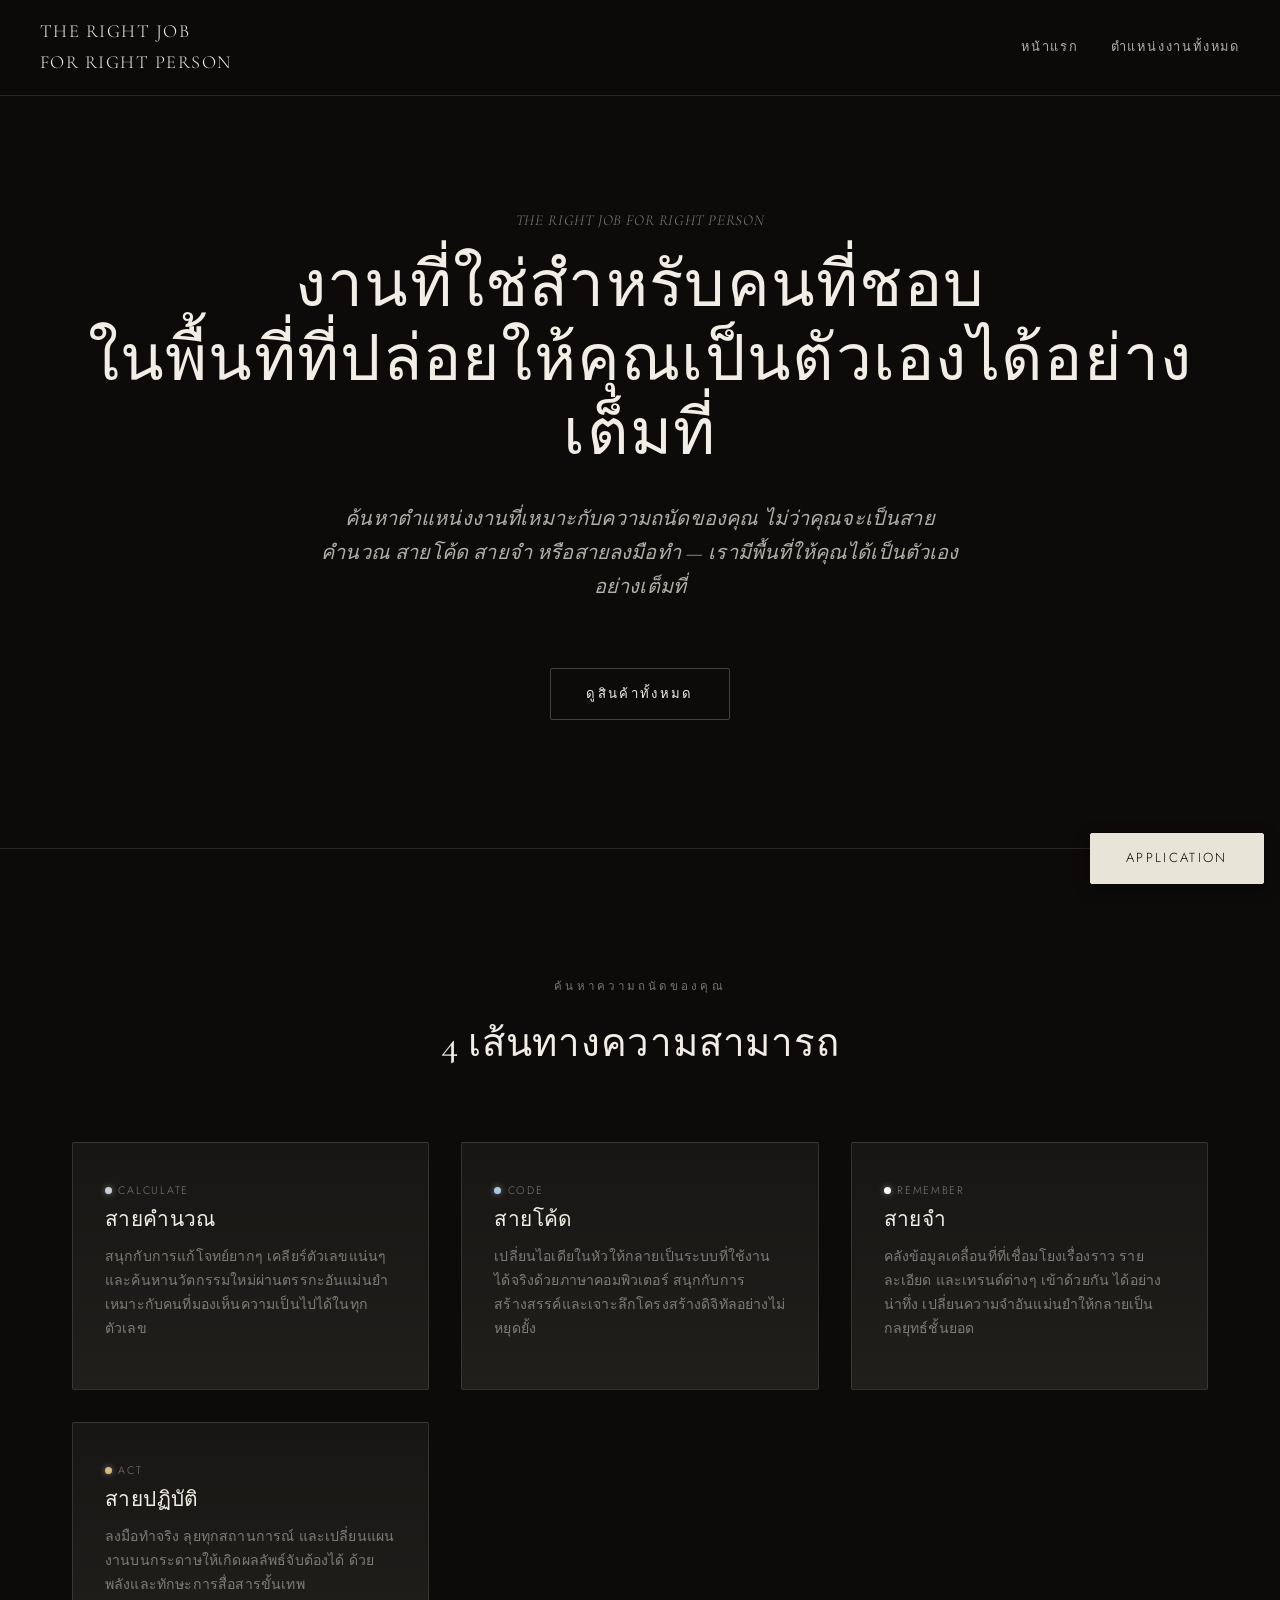
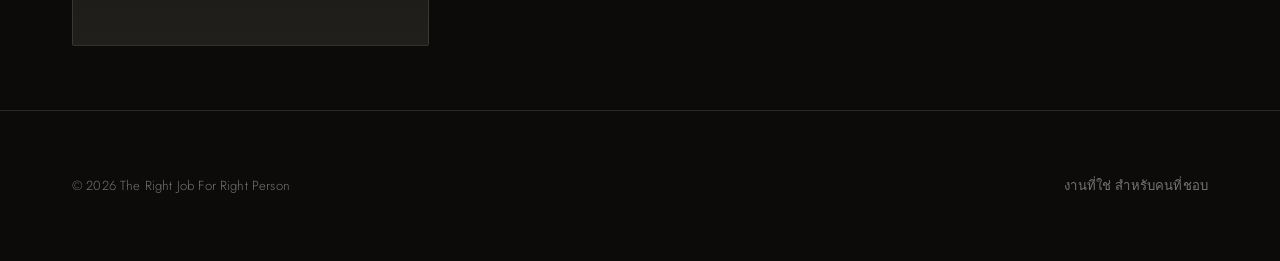
==== index.html @ 1046b6f6 "Add files via upload" ====
<!DOCTYPE html>
<html lang="th">
<head>
<meta charset="UTF-8">
<meta name="viewport" content="width=device-width, initial-scale=1.0">
<title>The Right Job For Right Person</title>
<link rel="preconnect" href="https://fonts.googleapis.com">
<link rel="preconnect" href="https://fonts.gstatic.com" crossorigin>
<link href="https://fonts.googleapis.com/css2?family=Cormorant+Garamond:ital,wght@0,400;0,500;1,500&family=Jost:wght@300;400;500&display=swap" rel="stylesheet">
<link rel="stylesheet" href="style.css">
</head>
<body>

  <header class="navbar">
    <div class="container navbar__inner">
      <a href="index.html" class="navbar__logo">THE RIGHT JOB<br>FOR RIGHT PERSON</a>
      <nav class="navbar__links">
        <a href="index.html">หน้าแรก</a>
        <a href="product.html">ตำแหน่งงานทั้งหมด</a>
      </nav>
    </div>
  </header>

  <!-- ============ HERO ============ -->
  <section class="hero">
    <div class="container">
      <p class="hero__brand">THE RIGHT JOB FOR RIGHT PERSON</p>
      <h1>งานที่ใช่สำหรับคนที่ชอบ<br>ในพื้นที่ที่ปล่อยให้คุณเป็นตัวเองได้อย่างเต็มที่</h1>
      <p class="lede" style="max-width:640px;margin:var(--space-md) auto;">
        ค้นหาตำแหน่งงานที่เหมาะกับความถนัดของคุณ ไม่ว่าคุณจะเป็นสายคำนวณ สายโค้ด
        สายจำ หรือสายลงมือทำ — เรามีพื้นที่ให้คุณได้เป็นตัวเองอย่างเต็มที่
      </p>
      <div style="margin-top:var(--space-lg);">
        <a href="product.html" class="btn">ดูสินค้าทั้งหมด</a>
      </div>
    </div>
  </section>

  <hr class="divider container">

  <!-- ============ 4 APTITUDE ============ -->
  <section class="section section--tight">
    <div class="container">
      <p class="eyebrow text-center" style="display:block;">ค้นหาความถนัดของคุณ</p>
      <h2 class="text-center" style="margin-bottom:var(--space-lg);">4 เส้นทางความสามารถ</h2>

      <div class="product-grid">

        <a href="product.html?Aptitude=Calculate" class="card" style="text-decoration:none;">
          <div class="card__body" style="padding:var(--space-md);">
            <span class="aptitude aptitude--calculate">Calculate</span>
            <h3 class="card__title">สายคำนวณ</h3>
            <p class="card__desc">
              สนุกกับการแก้โจทย์ยากๆ เคลียร์ตัวเลขแน่นๆ และค้นหานวัตกรรมใหม่ผ่านตรรกะอันแม่นยำ
              เหมาะกับคนที่มองเห็นความเป็นไปได้ในทุกตัวเลข
            </p>
          </div>
        </a>

        <a href="product.html?Aptitude=Code" class="card" style="text-decoration:none;">
          <div class="card__body" style="padding:var(--space-md);">
            <span class="aptitude aptitude--code">Code</span>
            <h3 class="card__title">สายโค้ด</h3>
            <p class="card__desc">
              เปลี่ยนไอเดียในหัวให้กลายเป็นระบบที่ใช้งานได้จริงด้วยภาษาคอมพิวเตอร์
              สนุกกับการสร้างสรรค์และเจาะลึกโครงสร้างดิจิทัลอย่างไม่หยุดยั้ง
            </p>
          </div>
        </a>

        <a href="product.html?Aptitude=Remember" class="card" style="text-decoration:none;">
          <div class="card__body" style="padding:var(--space-md);">
            <span class="aptitude aptitude--remember">Remember</span>
            <h3 class="card__title">สายจำ</h3>
            <p class="card__desc">
              คลังข้อมูลเคลื่อนที่ที่เชื่อมโยงเรื่องราว รายละเอียด และเทรนด์ต่างๆ เข้าด้วยกัน
              ได้อย่างน่าทึ่ง เปลี่ยนความจำอันแม่นยำให้กลายเป็นกลยุทธ์ชั้นยอด
            </p>
          </div>
        </a>

        <a href="product.html?Aptitude=Act" class="card" style="text-decoration:none;">
          <div class="card__body" style="padding:var(--space-md);">
            <span class="aptitude aptitude--act">Act</span>
            <h3 class="card__title">สายปฏิบัติ</h3>
            <p class="card__desc">
              ลงมือทำจริง ลุยทุกสถานการณ์ และเปลี่ยนแผนงานบนกระดาษให้เกิดผลลัพธ์จับต้องได้
              ด้วยพลังและทักษะการสื่อสารขั้นเทพ
            </p>
          </div>
        </a>

      </div>
    </div>
  </section>

  <footer class="footer">
    <div class="container footer__inner">
      <span>&copy; 2026 The Right Job For Right Person</span>
      <span>งานที่ใช่ สำหรับคนที่ชอบ</span>
    </div>
  </footer>

  <script src="script.js?v=2"></script>
</body>
</html>
---- style.css ----
/* ==========================================================
   The Right Job For Right Person — Global Theme
   Premium / Carbon-Beige / Minimal
   ========================================================== */

:root {
  /* --- Core palette --- */
  --color-black:        #0c0b0a;
  --color-carbon:       #171614;
  --color-carbon-2:     #201f1c;
  --color-beige-dark:   #2b2621;
  --color-beige:        #3a332c;
  --color-line:         rgba(245, 240, 232, 0.12);
  --color-line-strong:  rgba(245, 240, 232, 0.24);

  --color-text:         #f2eee6;
  --color-text-soft:    rgba(242, 238, 230, 0.72);
  --color-text-faint:   rgba(242, 238, 230, 0.46);

  --color-accent:       #e9e4d8;   /* silver-white accent */
  --color-accent-soft:  rgba(233, 228, 216, 0.55);

  /* --- Aptitude accent colors (used sparingly, as small marks) --- */
  --apt-calculate: #c9ced6;  /* silver */
  --apt-remember:  #ffffff;  /* refined white */
  --apt-act:       #d8b978;  /* soft gold */
  --apt-code:      #a9c9e0;  /* pale blue */

  /* --- Typography --- */
  --font-serif: "Cormorant Garamond", "Playfair Display", "Times New Roman", serif;
  --font-sans:  "Jost", "Helvetica Neue", Arial, sans-serif;

  /* --- Spacing scale --- */
  --space-xs:  0.5rem;
  --space-sm:  1rem;
  --space-md:  2rem;
  --space-lg:  4rem;
  --space-xl:  7rem;

  /* --- Misc --- */
  --radius: 2px;
  --transition: 0.35s cubic-bezier(0.4, 0, 0.2, 1);
  --max-width: 1200px;
}

/* ---------- Reset ---------- */
*, *::before, *::after { box-sizing: border-box; }

html { scroll-behavior: smooth; }

body {
  margin: 0;
  background: var(--color-black);
  color: var(--color-text);
  font-family: var(--font-sans);
  font-weight: 300;
  line-height: 1.7;
  letter-spacing: 0.01em;
  -webkit-font-smoothing: antialiased;
}

img { max-width: 100%; display: block; }

a {
  color: inherit;
  text-decoration: none;
}

ul, ol { list-style: none; margin: 0; padding: 0; }

button, input, select {
  font-family: inherit;
  color: inherit;
}

/* ---------- Layout helpers ---------- */
.container {
  max-width: var(--max-width);
  margin: 0 auto;
  padding: 0 var(--space-md);
}

.section {
  padding: var(--space-xl) 0;
}

.section--tight {
  padding: var(--space-lg) 0;
}

.divider {
  width: 100%;
  height: 1px;
  background: var(--color-line);
  border: none;
  margin: var(--space-lg) 0;
}

/* ---------- Typography ---------- */
h1, h2, h3, h4 {
  font-family: var(--font-serif);
  font-weight: 500;
  letter-spacing: 0.02em;
  color: var(--color-text);
  margin: 0 0 var(--space-sm);
}

h1 {
  font-size: clamp(2.4rem, 5vw, 4.2rem);
  line-height: 1.15;
  font-weight: 500;
}

h2 {
  font-size: clamp(1.8rem, 3vw, 2.6rem);
}

h3 {
  font-size: clamp(1.3rem, 2vw, 1.7rem);
}

.eyebrow {
  display: inline-block;
  font-family: var(--font-sans);
  font-size: 0.72rem;
  letter-spacing: 0.28em;
  text-transform: uppercase;
  color: var(--color-text-faint);
  margin-bottom: var(--space-sm);
}

p {
  color: var(--color-text-soft);
  font-size: 1rem;
  margin: 0 0 var(--space-sm);
}

.lede {
  font-family: var(--font-serif);
  font-size: 1.25rem;
  font-style: italic;
  color: var(--color-text-soft);
}

/* ---------- Buttons ---------- */
.btn {
  display: inline-flex;
  align-items: center;
  gap: 0.6rem;
  padding: 0.85rem 2.2rem;
  border: 1px solid var(--color-line-strong);
  border-radius: var(--radius);
  background: transparent;
  color: var(--color-text);
  font-family: var(--font-sans);
  font-size: 0.82rem;
  letter-spacing: 0.18em;
  text-transform: uppercase;
  cursor: pointer;
  transition: border-color var(--transition), background var(--transition), color var(--transition);
}

.btn:hover {
  border-color: var(--color-accent);
  background: var(--color-accent);
  color: var(--color-black);
}

.btn--solid {
  background: var(--color-accent);
  color: var(--color-black);
  border-color: var(--color-accent);
}

.btn--solid:hover {
  background: transparent;
  color: var(--color-accent);
}

.btn--ghost {
  border-color: transparent;
  padding-left: 0;
  padding-right: 0;
}

.btn--ghost:hover {
  background: transparent;
  color: var(--color-accent-soft);
  border-color: transparent;
}

/* ---------- Navbar ---------- */
.navbar {
  position: sticky;
  top: 0;
  z-index: 50;
  background: rgba(12, 11, 10, 0.86);
  backdrop-filter: blur(10px);
  border-bottom: 1px solid var(--color-line);
}

.navbar__inner {
  display: flex;
  align-items: center;
  justify-content: space-between;
  padding: var(--space-sm) 0;
}

.navbar__logo {
  font-family: var(--font-serif);
  font-size: 1.15rem;
  letter-spacing: 0.08em;
}

.navbar__links {
  display: flex;
  gap: var(--space-md);
  font-size: 0.8rem;
  letter-spacing: 0.14em;
  text-transform: uppercase;
  color: var(--color-text-soft);
}

.navbar__links a {
  transition: color var(--transition);
}

.navbar__links a:hover {
  color: var(--color-accent);
}

/* ---------- Product Card ---------- */
.product-grid {
  display: grid;
  grid-template-columns: repeat(auto-fill, minmax(280px, 1fr));
  gap: var(--space-md);
}

.card {
  position: relative;
  border: 1px solid var(--color-line);
  background: linear-gradient(180deg, var(--color-carbon) 0%, var(--color-carbon-2) 100%);
  border-radius: var(--radius);
  overflow: hidden;
  transition: border-color var(--transition), transform var(--transition);
}

.card:hover {
  border-color: var(--color-line-strong);
  transform: translateY(-4px);
}

.card__image-wrap {
  position: relative;
  width: 100%;
  aspect-ratio: 4 / 3;
  overflow: hidden;
  background: var(--color-beige-dark);
}

.card__image-wrap img {
  width: 100%;
  height: 100%;
  object-fit: cover;
  filter: grayscale(15%) contrast(1.02);
  transition: transform 0.6s ease;
}

.card:hover .card__image-wrap img {
  transform: scale(1.04);
}

.card__body {
  padding: var(--space-sm) var(--space-md) var(--space-md);
}

.card__type {
  font-size: 0.68rem;
  letter-spacing: 0.22em;
  text-transform: uppercase;
  color: var(--color-text-faint);
  margin-bottom: 0.4rem;
}

.card__title {
  font-family: var(--font-serif);
  font-size: 1.3rem;
  margin-bottom: 0.5rem;
}

.card__desc {
  font-size: 0.88rem;
  color: var(--color-text-faint);
  margin-bottom: var(--space-sm);
}

.card__footer {
  display: flex;
  align-items: center;
  justify-content: space-between;
  border-top: 1px solid var(--color-line);
  padding-top: var(--space-sm);
}

.card__price {
  font-family: var(--font-serif);
  font-size: 1.1rem;
  color: var(--color-text);
}

/* ---------- Aptitude marker ---------- */
.aptitude {
  display: inline-flex;
  align-items: center;
  gap: 0.4rem;
  font-size: 0.68rem;
  letter-spacing: 0.16em;
  text-transform: uppercase;
  color: var(--color-text-faint);
}

.aptitude::before {
  content: "";
  width: 7px;
  height: 7px;
  border-radius: 50%;
  display: inline-block;
  background: var(--color-accent);
  box-shadow: 0 0 6px currentColor;
}

.aptitude--calculate::before { background: var(--apt-calculate); }
.aptitude--remember::before  { background: var(--apt-remember); }
.aptitude--act::before       { background: var(--apt-act); }
.aptitude--code::before      { background: var(--apt-code); }

/* ---------- Footer ---------- */
.footer {
  border-top: 1px solid var(--color-line);
  padding: var(--space-lg) 0;
  color: var(--color-text-faint);
  font-size: 0.82rem;
}

.footer__inner {
  display: flex;
  flex-wrap: wrap;
  gap: var(--space-md);
  align-items: center;
  justify-content: space-between;
}

/* ---------- Hero ---------- */
.hero {
  padding: var(--space-xl) 0 var(--space-lg);
  text-align: center;
}

.hero__brand {
  font-family: var(--font-serif);
  font-style: italic;
  font-size: 0.95rem;
  color: var(--color-accent-soft);
  letter-spacing: 0.04em;
  margin-bottom: var(--space-sm);
}

/* ---------- Utilities ---------- */
.text-center { text-align: center; }
.mt-0 { margin-top: 0; }
.mb-0 { margin-bottom: 0; }

/* ---------- Floating Application button ---------- */
.floating-apply-btn {
  position: fixed;
  bottom: var(--space-sm);
  right: var(--space-sm);
  z-index: 999;
  box-shadow: 0 4px 16px rgba(0, 0, 0, 0.4);
}

/* ---------- Responsive ---------- */
@media (max-width: 768px) {
  :root {
    --space-xl: 4rem;
    --space-lg: 2.4rem;
  }

  .navbar__links {
    gap: var(--space-sm);
    font-size: 0.7rem;
  }

  .product-grid {
    grid-template-columns: 1fr;
  }

  .container {
    padding: 0 var(--space-sm);
  }
}

@media (max-width: 480px) {
  h1 { font-size: 2rem; }
  h2 { font-size: 1.5rem; }

  .navbar__links {
    display: none;
  }
}
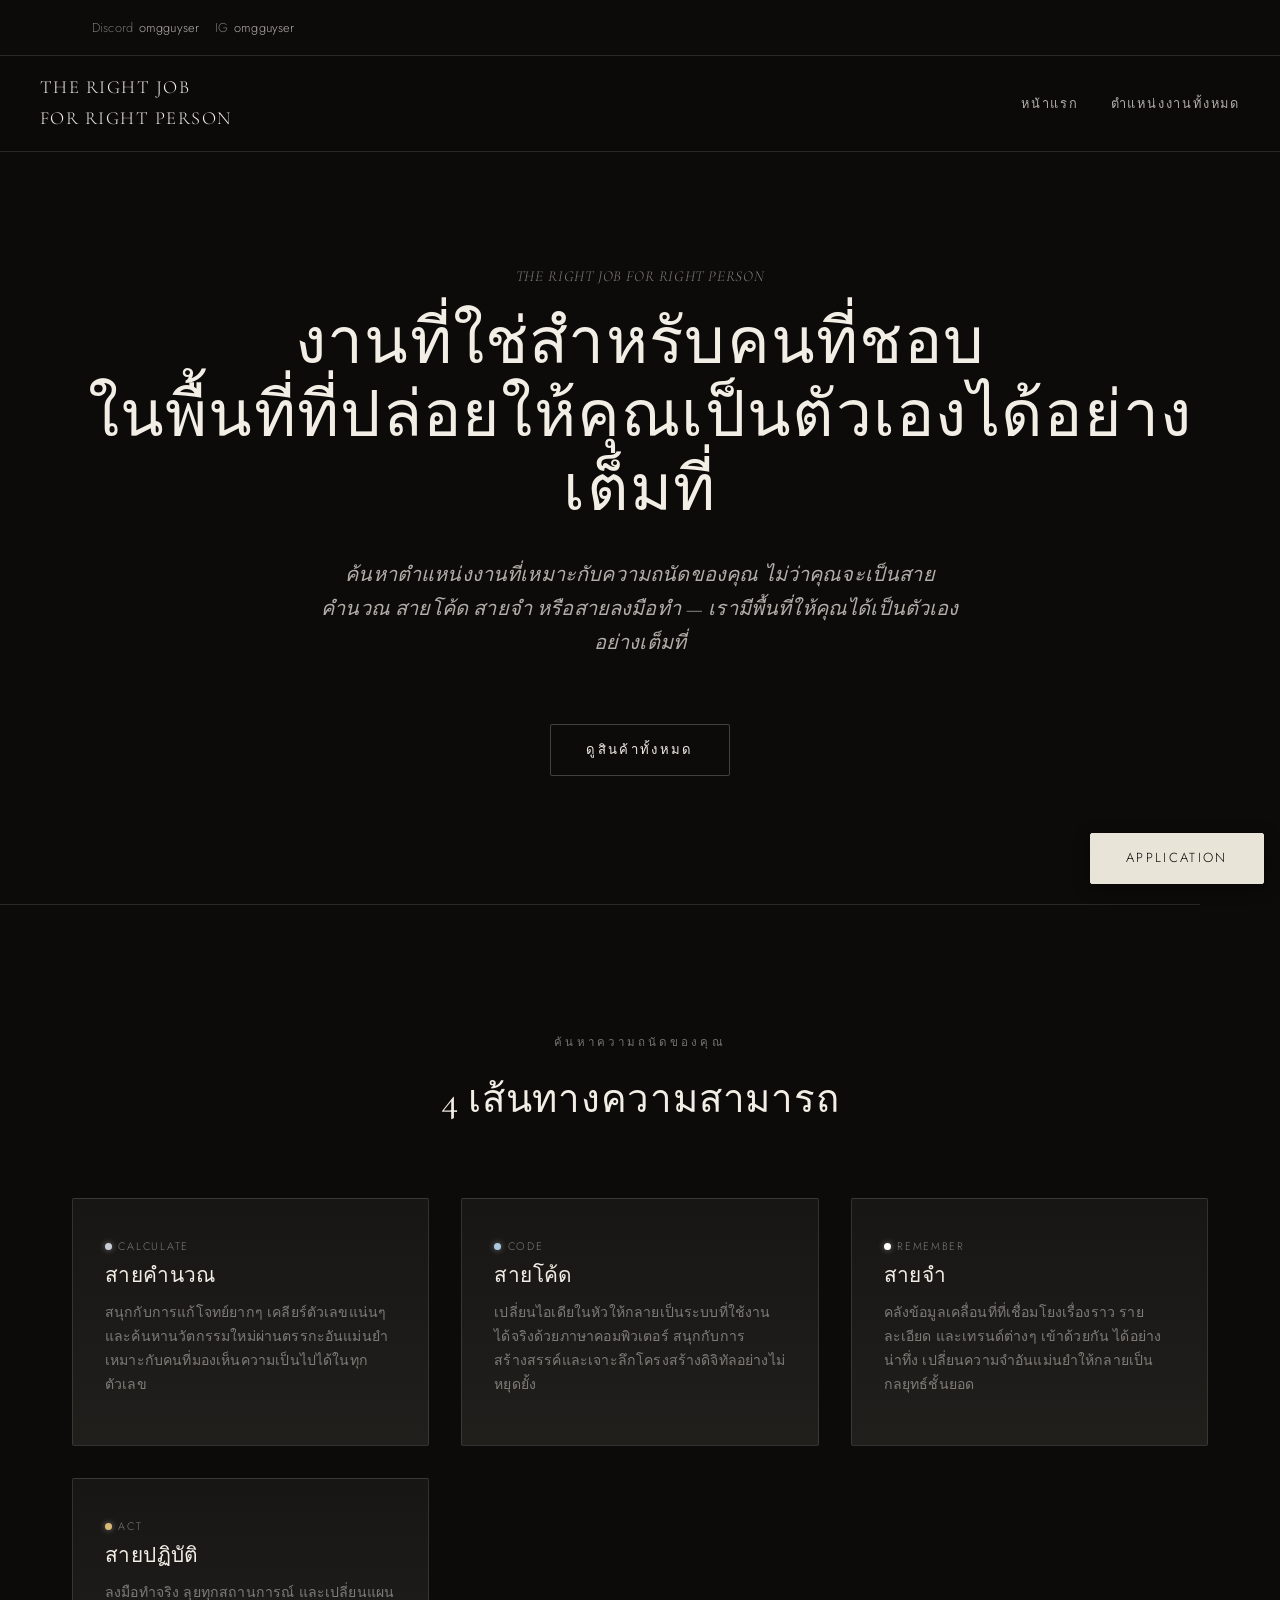
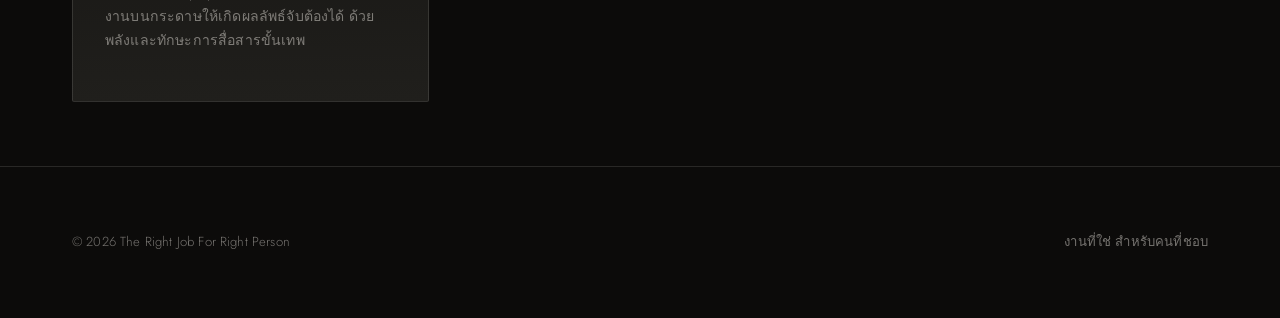
==== commit 9b51494b: "Update index.html" ====
--- a/index.html
+++ b/index.html
@@ -8,8 +8,50 @@
 <link rel="preconnect" href="https://fonts.gstatic.com" crossorigin>
 <link href="https://fonts.googleapis.com/css2?family=Cormorant+Garamond:ital,wght@0,400;0,500;1,500&family=Jost:wght@300;400;500&display=swap" rel="stylesheet">
 <link rel="stylesheet" href="style.css">
+<style>
+  /* แถบติดต่อมุมซ้ายบน (เฉพาะหน้าแรก) */
+  .contact-strip {
+    border-bottom: 1px solid var(--color-line);
+    background: var(--color-black);
+  }
+  .contact-strip__inner {
+    display: flex;
+    align-items: center;
+    flex-wrap: wrap;
+    gap: 0.4rem var(--space-sm);
+    padding: 0.6rem 0;
+    font-size: 0.8rem;
+  }
+  .contact-strip__avatar {
+    width: 36px;
+    height: 36px;
+    border-radius: 50%;
+    object-fit: cover;
+    border: 1px solid var(--color-line-strong);
+    background: var(--color-carbon-2);
+  }
+  .contact-strip__item {
+    color: var(--color-text-soft);
+  }
+  .contact-strip__item span {
+    color: var(--color-text-faint);
+    margin-right: 0.35rem;
+  }
+  .contact-strip a.contact-strip__item:hover {
+    color: var(--color-accent);
+  }
+</style>
 </head>
 <body>
+
+  <!-- ============ CONTACT (มุมซ้ายบน) ============ -->
+  <div class="contact-strip">
+    <div class="container contact-strip__inner">
+      <img class="contact-strip__avatar" src="images/profile.jpg" alt="omgguyser" onerror="this.style.visibility='hidden'">
+      <span class="contact-strip__item"><span>Discord</span>omgguyser</span>
+      <a class="contact-strip__item" href="https://www.instagram.com/omgguyser/" target="_blank" rel="noopener noreferrer"><span>IG</span>omgguyser</a>
+    </div>
+  </div>
 
   <header class="navbar">
     <div class="container navbar__inner">
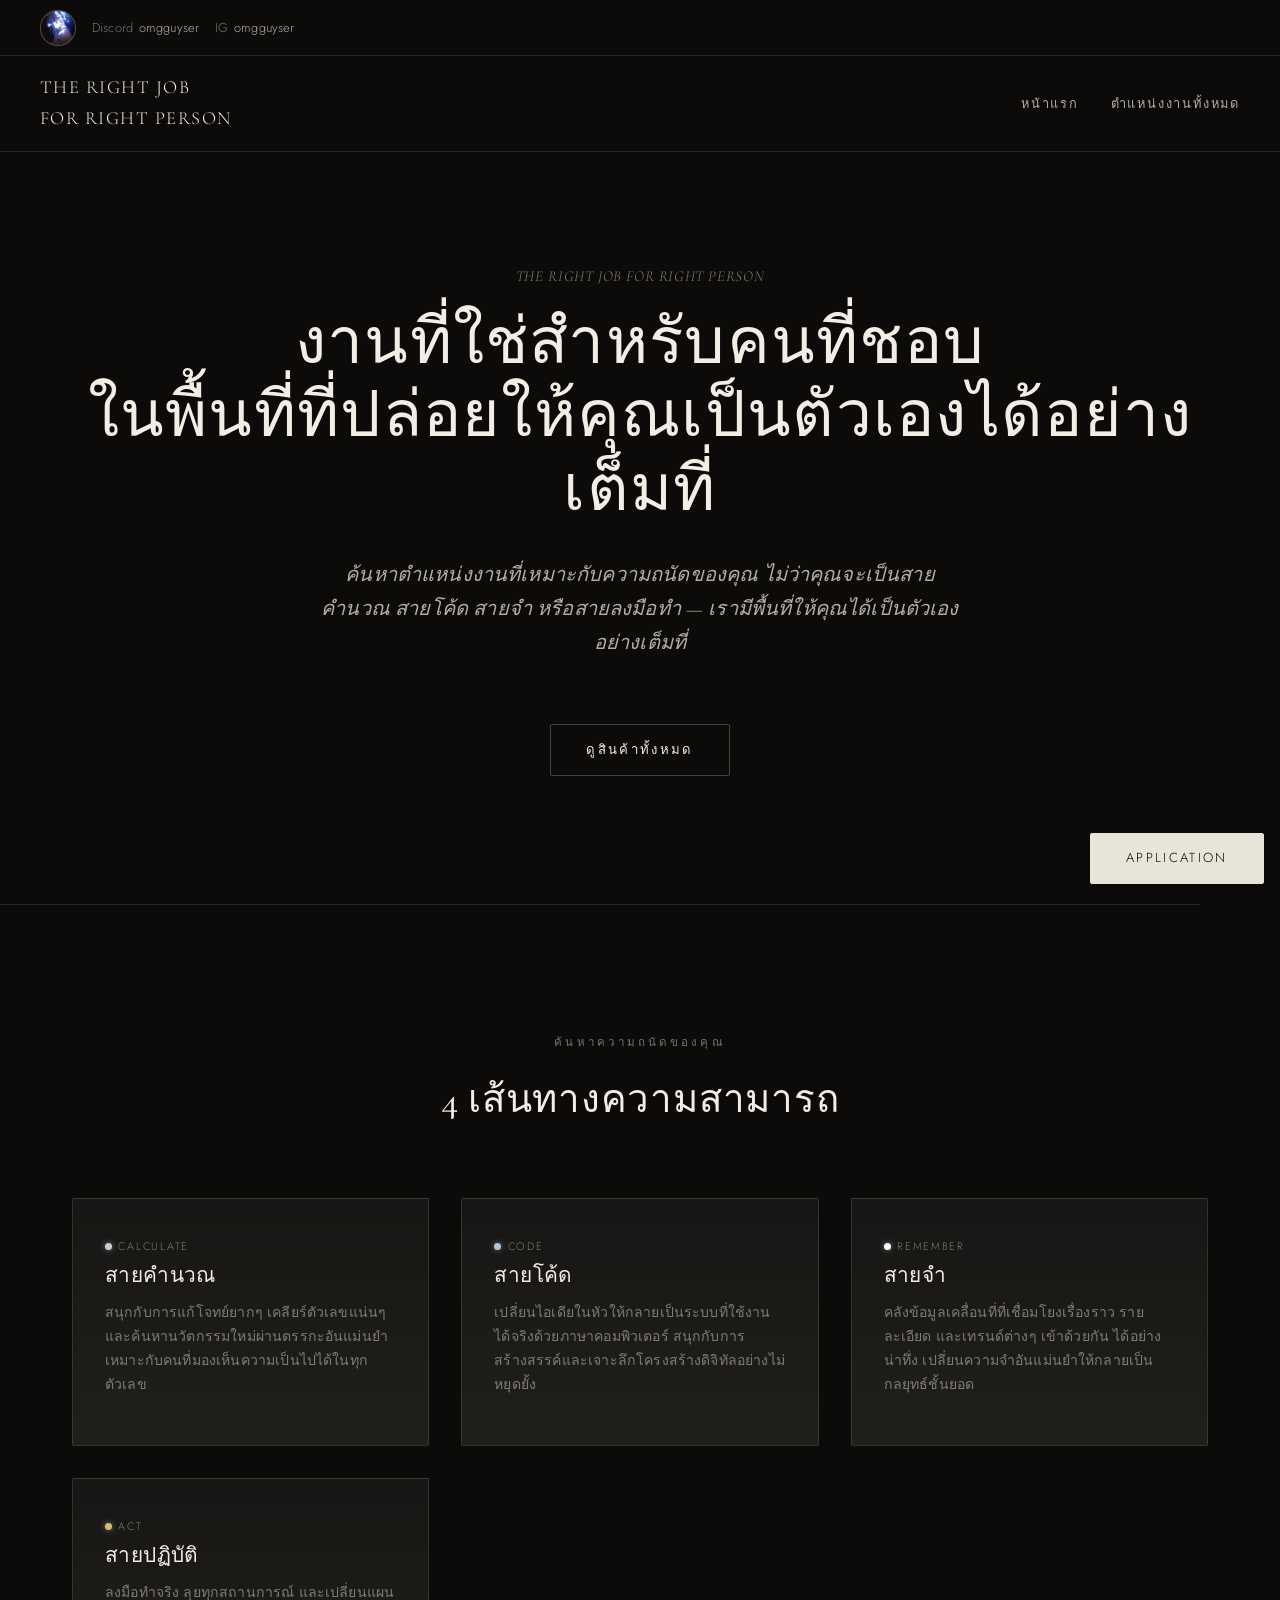
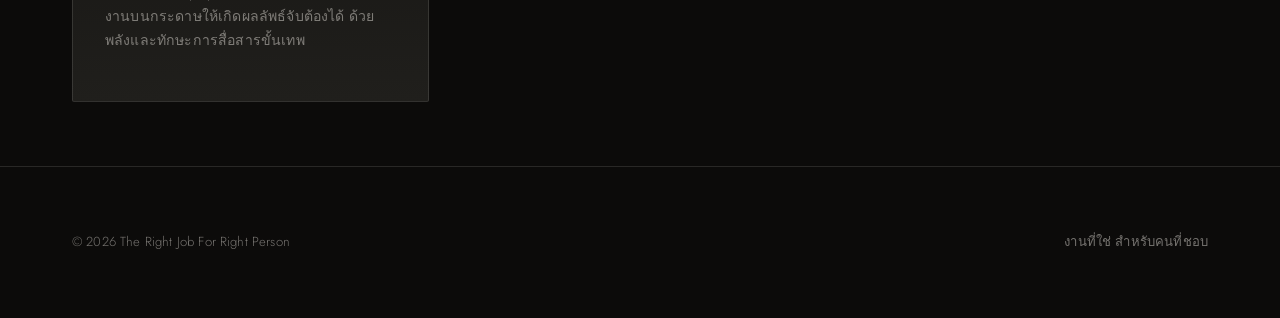
==== commit a6bea887: "Update index.html" ====
--- a/index.html
+++ b/index.html
@@ -47,7 +47,7 @@
   <!-- ============ CONTACT (มุมซ้ายบน) ============ -->
   <div class="contact-strip">
     <div class="container contact-strip__inner">
-      <img class="contact-strip__avatar" src="images/profile.jpg" alt="omgguyser" onerror="this.style.visibility='hidden'">
+      <img class="contact-strip__avatar" src="images/profile.png" alt="omgguyser" onerror="this.style.visibility='hidden'">
       <span class="contact-strip__item"><span>Discord</span>omgguyser</span>
       <a class="contact-strip__item" href="https://www.instagram.com/omgguyser/" target="_blank" rel="noopener noreferrer"><span>IG</span>omgguyser</a>
     </div>
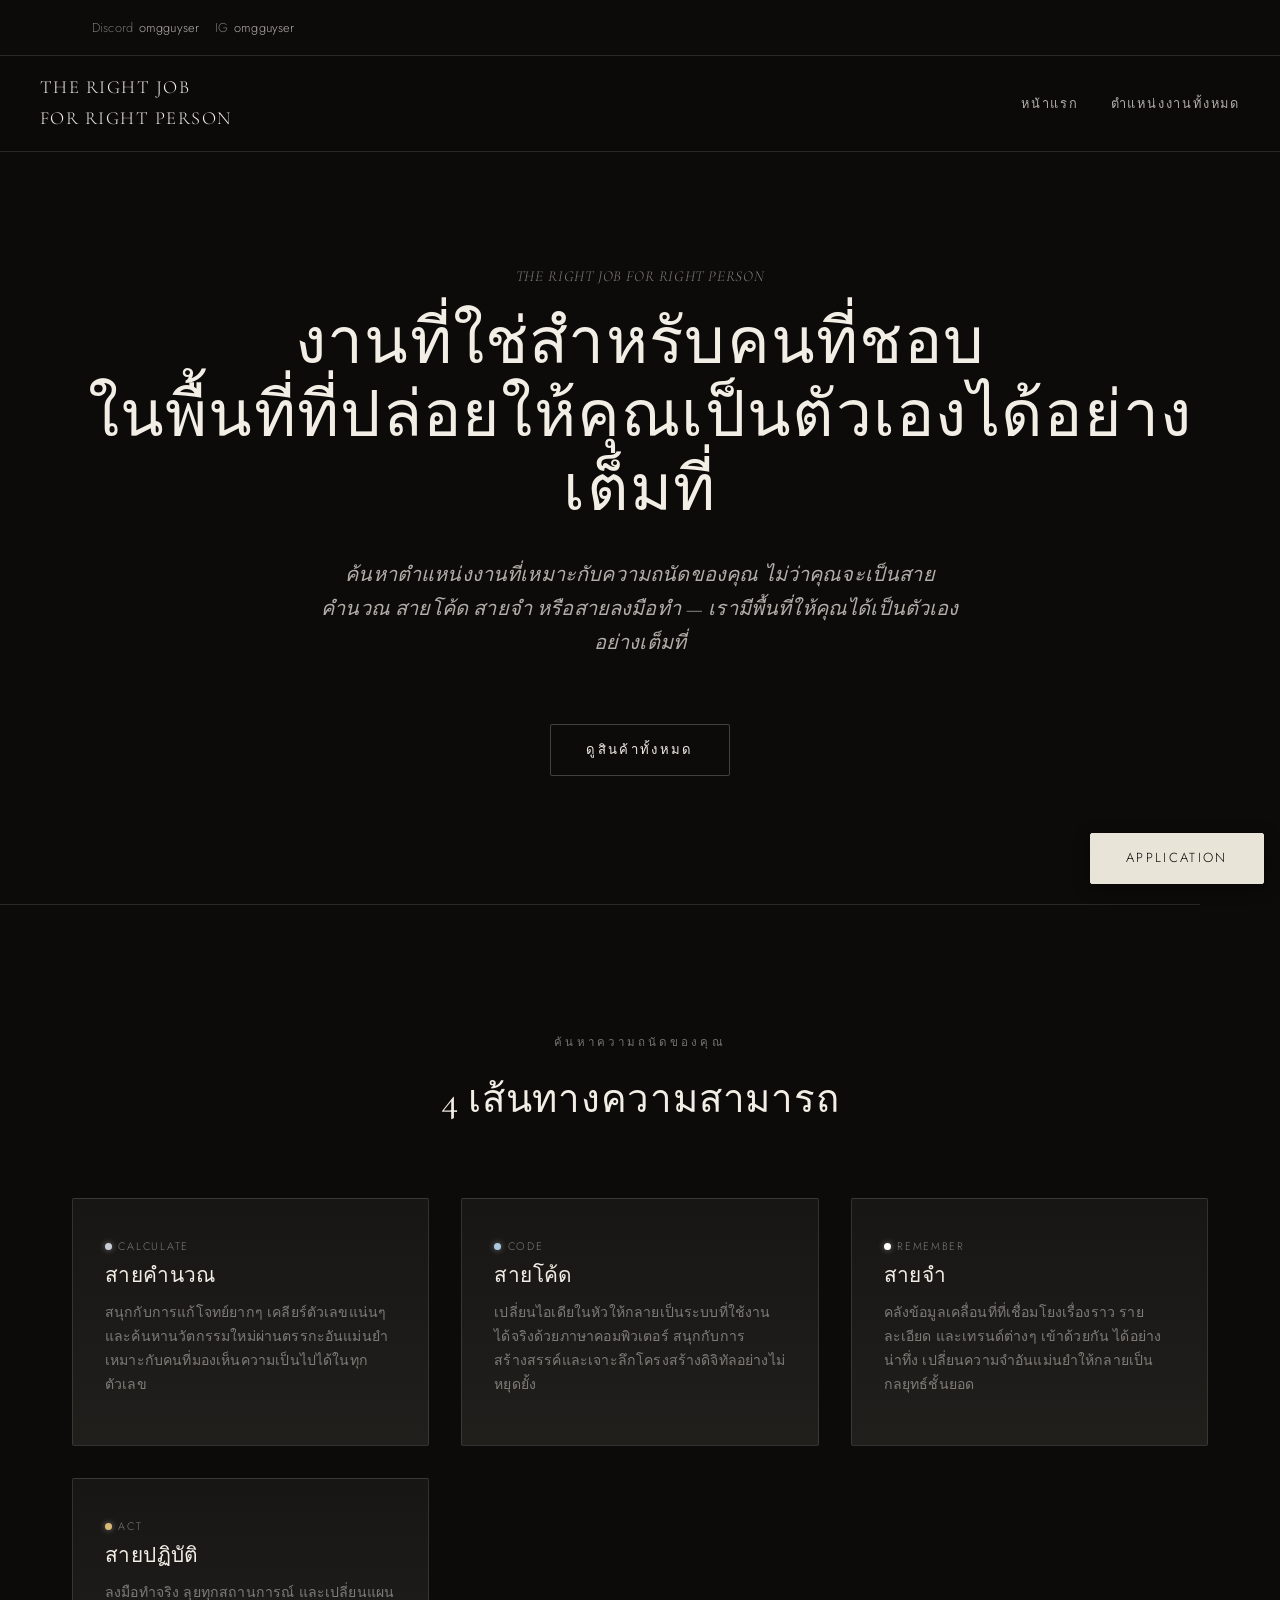
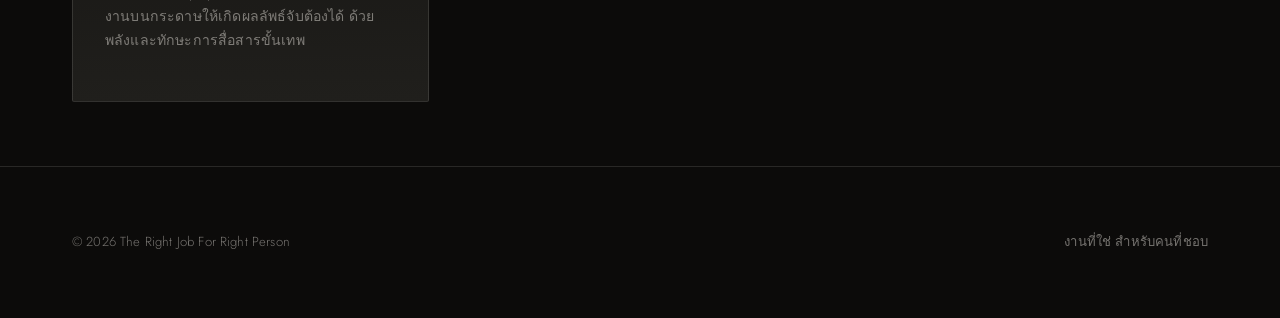
==== commit 4f024943: "Update script version in index.html" ====
--- a/index.html
+++ b/index.html
@@ -47,7 +47,7 @@
   <!-- ============ CONTACT (มุมซ้ายบน) ============ -->
   <div class="contact-strip">
     <div class="container contact-strip__inner">
-      <img class="contact-strip__avatar" src="images/profile.png" alt="omgguyser" onerror="this.style.visibility='hidden'">
+      <img class="contact-strip__avatar" src="images/profile.jpg" alt="omgguyser" onerror="this.style.visibility='hidden'">
       <span class="contact-strip__item"><span>Discord</span>omgguyser</span>
       <a class="contact-strip__item" href="https://www.instagram.com/omgguyser/" target="_blank" rel="noopener noreferrer"><span>IG</span>omgguyser</a>
     </div>
@@ -143,6 +143,6 @@
     </div>
   </footer>
 
-  <script src="script.js?v=2"></script>
+  <script src="script.js?v=3"></script>
 </body>
 </html>
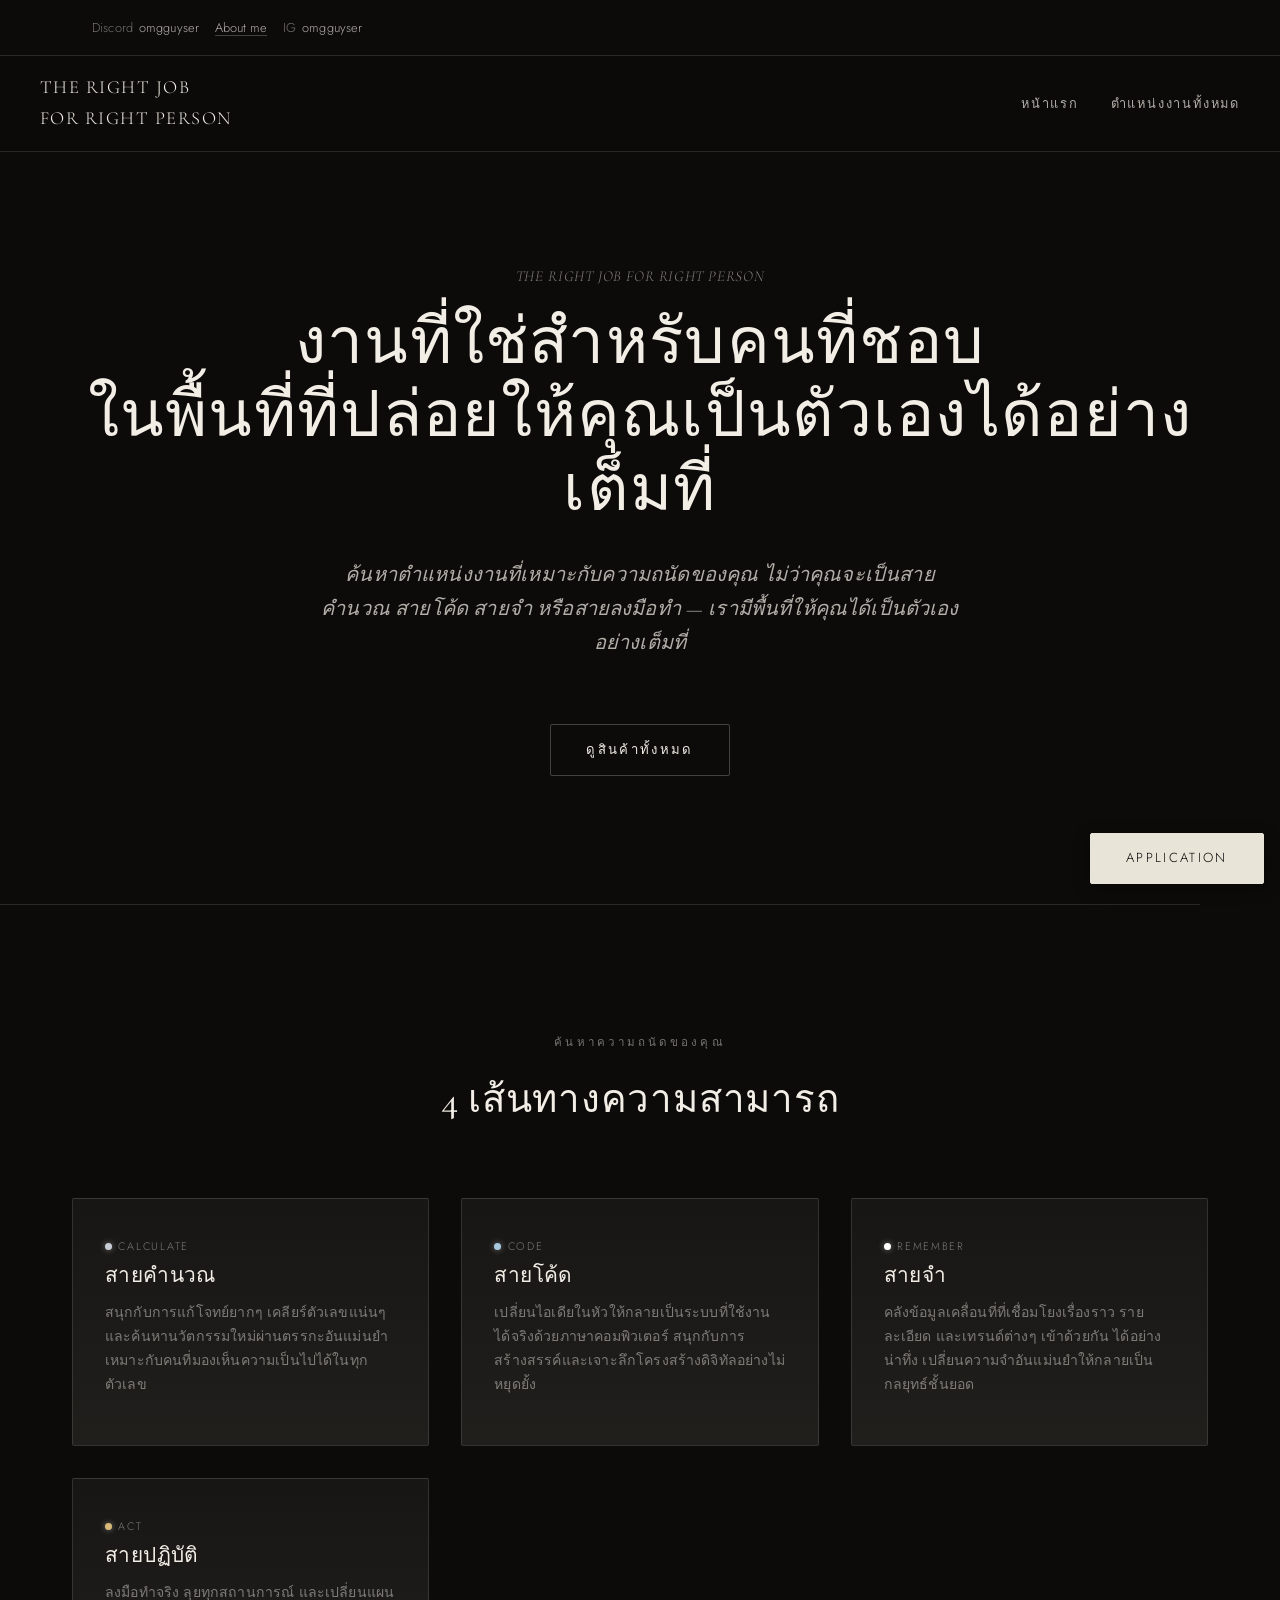
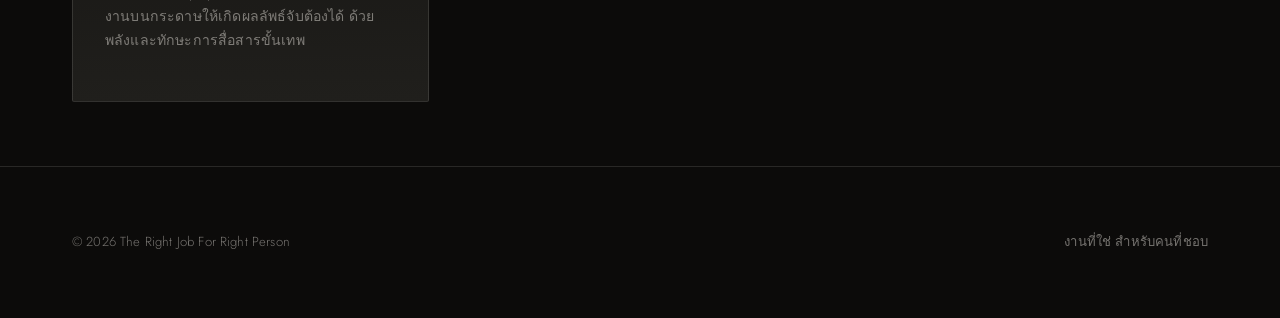
==== commit 58866bf2: "Update index.html" ====
--- a/index.html
+++ b/index.html
@@ -40,6 +40,72 @@
   .contact-strip a.contact-strip__item:hover {
     color: var(--color-accent);
   }
+  /* ปุ่ม About me + หน้าต่างข้อมูล */
+  .contact-strip__btn {
+    background: none;
+    border: none;
+    padding: 0;
+    font: inherit;
+    cursor: pointer;
+    text-decoration: underline;
+    text-underline-offset: 3px;
+    text-decoration-color: var(--color-line-strong);
+    transition: color var(--transition);
+  }
+  .contact-strip__btn:hover { color: var(--color-accent); }
+
+  .about {
+    width: min(640px, calc(100vw - 2rem));
+    padding: 0;
+    border: 1px solid var(--color-line-strong);
+    border-radius: var(--radius);
+    background: var(--color-carbon);
+    color: var(--color-text);
+  }
+  .about::backdrop { background: rgba(0, 0, 0, 0.7); }
+  .about__inner { padding: var(--space-md); }
+  .about__head {
+    display: flex;
+    align-items: center;
+    justify-content: space-between;
+    margin-bottom: var(--space-sm);
+  }
+  .about__head h3 { margin: 0; }
+  .about__close {
+    background: none;
+    border: none;
+    color: var(--color-text-soft);
+    font-size: 1.6rem;
+    line-height: 1;
+    cursor: pointer;
+  }
+  .about__close:hover { color: var(--color-accent); }
+  .about__grid {
+    display: grid;
+    grid-template-columns: 1fr 1fr;
+    gap: var(--space-md);
+  }
+  .about__col { border-top: 1px solid var(--color-line); padding-top: var(--space-sm); }
+  .about__role {
+    font-size: 0.68rem;
+    letter-spacing: 0.22em;
+    text-transform: uppercase;
+    color: var(--color-text-faint);
+    margin-bottom: var(--space-xs);
+  }
+  .about dl { margin: 0; }
+  .about dt {
+    font-size: 0.7rem;
+    letter-spacing: 0.14em;
+    text-transform: uppercase;
+    color: var(--color-text-faint);
+    margin-top: var(--space-xs);
+  }
+  .about dd { margin: 0; color: var(--color-text); overflow-wrap: anywhere; }
+  .about dd a:hover { color: var(--color-accent); }
+  @media (max-width: 560px) {
+    .about__grid { grid-template-columns: 1fr; }
+  }
 </style>
 </head>
 <body>
@@ -49,9 +115,38 @@
     <div class="container contact-strip__inner">
       <img class="contact-strip__avatar" src="images/profile.jpg" alt="omgguyser" onerror="this.style.visibility='hidden'">
       <span class="contact-strip__item"><span>Discord</span>omgguyser</span>
+      <button type="button" class="contact-strip__item contact-strip__btn" id="aboutBtn">About me</button>
       <a class="contact-strip__item" href="https://www.instagram.com/omgguyser/" target="_blank" rel="noopener noreferrer"><span>IG</span>omgguyser</a>
     </div>
   </div>
+
+  <!-- ============ ABOUT ME (popup) ============ -->
+  <dialog class="about" id="aboutDialog">
+    <div class="about__inner">
+      <div class="about__head">
+        <h3>About me</h3>
+        <button type="button" class="about__close" id="aboutClose" aria-label="ปิด">&times;</button>
+      </div>
+      <div class="about__grid">
+        <div class="about__col">
+          <p class="about__role">Me</p>
+          <dl>
+            <dt>Name</dt><dd>Peeradon Kaewkaemkhae</dd>
+            <dt>Student ID</dt><dd>6904033617052</dd>
+            <dt>IG</dt><dd><a href="https://www.instagram.com/omgguyser/" target="_blank" rel="noopener noreferrer">omgguyser</a></dd>
+          </dl>
+        </div>
+        <div class="about__col">
+          <p class="about__role">Partner</p>
+          <dl>
+            <dt>Partner name</dt><dd>Anurak Thaiyang</dd>
+            <dt>Student ID</dt><dd>690</dd>
+            <dt>IG</dt><dd><a href="https://www.instagram.com/qilay_io/" target="_blank" rel="noopener noreferrer">qilay_io</a></dd>
+          </dl>
+        </div>
+      </div>
+    </div>
+  </dialog>
 
   <header class="navbar">
     <div class="container navbar__inner">
@@ -143,6 +238,15 @@
     </div>
   </footer>
 
-  <script src="script.js?v=3"></script>
+  <script>
+    // เปิด/ปิดหน้าต่าง About me
+    (function () {
+      var d = document.getElementById("aboutDialog");
+      document.getElementById("aboutBtn").addEventListener("click", function () { d.showModal(); });
+      document.getElementById("aboutClose").addEventListener("click", function () { d.close(); });
+      d.addEventListener("click", function (e) { if (e.target === d) d.close(); });
+    })();
+  </script>
+  <script src="script.js?v=2"></script>
 </body>
 </html>
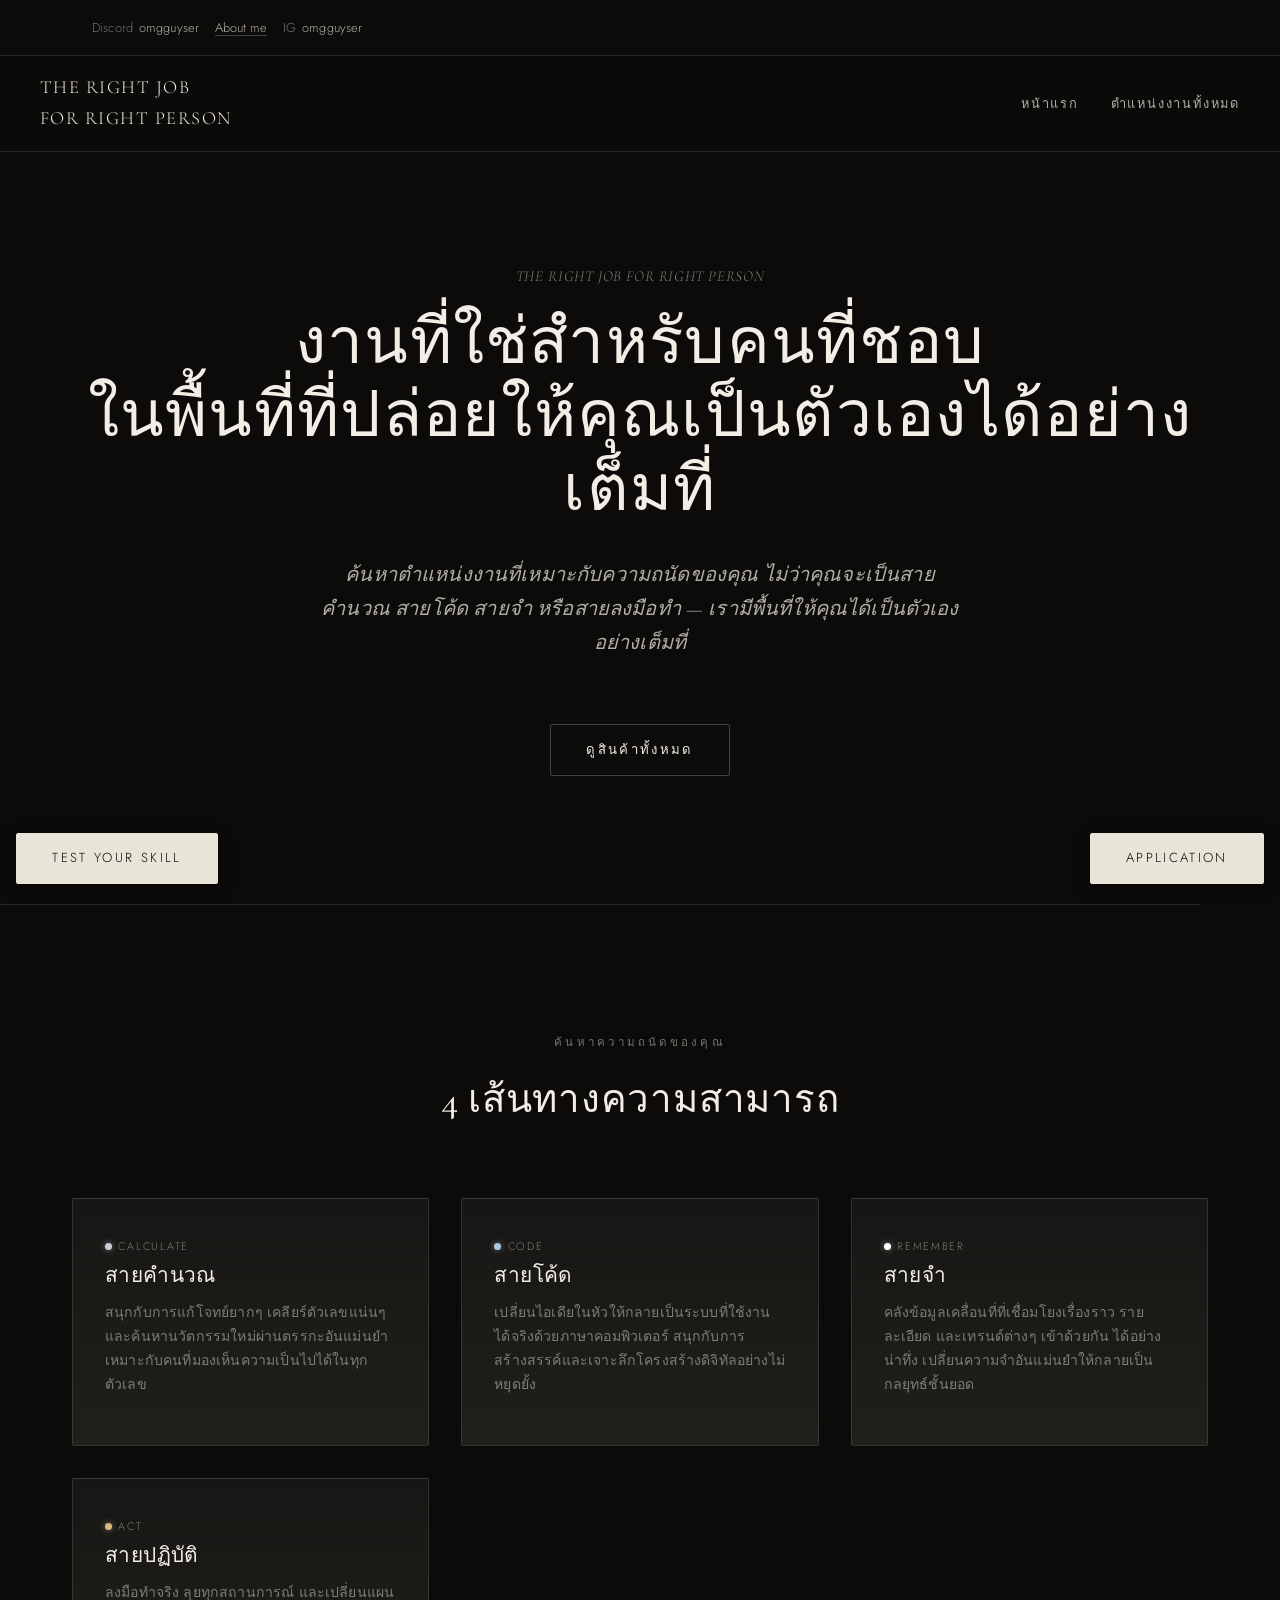
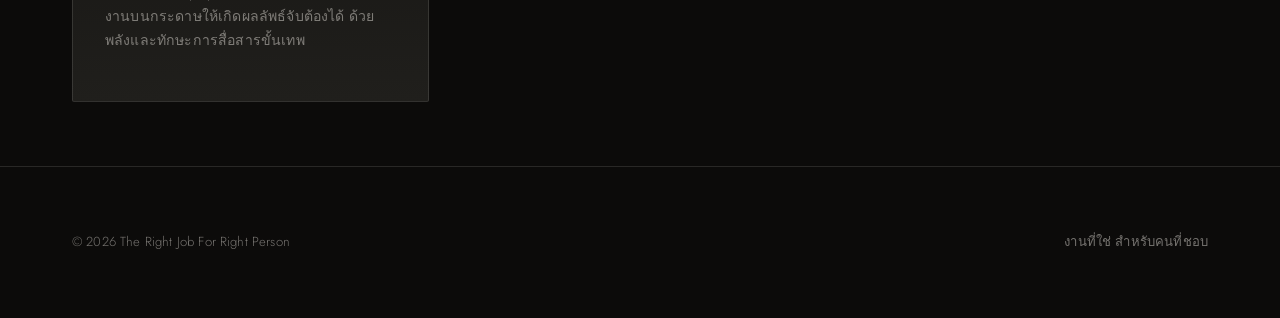
==== commit 6ac72615: "Implement floating quiz button in index.html Add floating quiz button to the bottom left corner." ====
--- a/index.html
+++ b/index.html
@@ -105,6 +105,15 @@
   .about dd a:hover { color: var(--color-accent); }
   @media (max-width: 560px) {
     .about__grid { grid-template-columns: 1fr; }
+  }
+
+  /* ปุ่มลอยมุมซ้ายล่าง: ไปทำแบบทดสอบ */
+  .quiz-fab {
+    position: fixed;
+    bottom: var(--space-sm);
+    left: var(--space-sm);
+    z-index: 999;
+    box-shadow: 0 4px 16px rgba(0, 0, 0, 0.4);
   }
 </style>
 </head>
@@ -238,6 +247,9 @@
     </div>
   </footer>
 
+  <!-- ปุ่มไปทำแบบทดสอบ (มุมซ้ายล่าง) -->
+  <a href="quiz.html" class="btn btn--solid quiz-fab">Test your skill</a>
+
   <script>
     // เปิด/ปิดหน้าต่าง About me
     (function () {
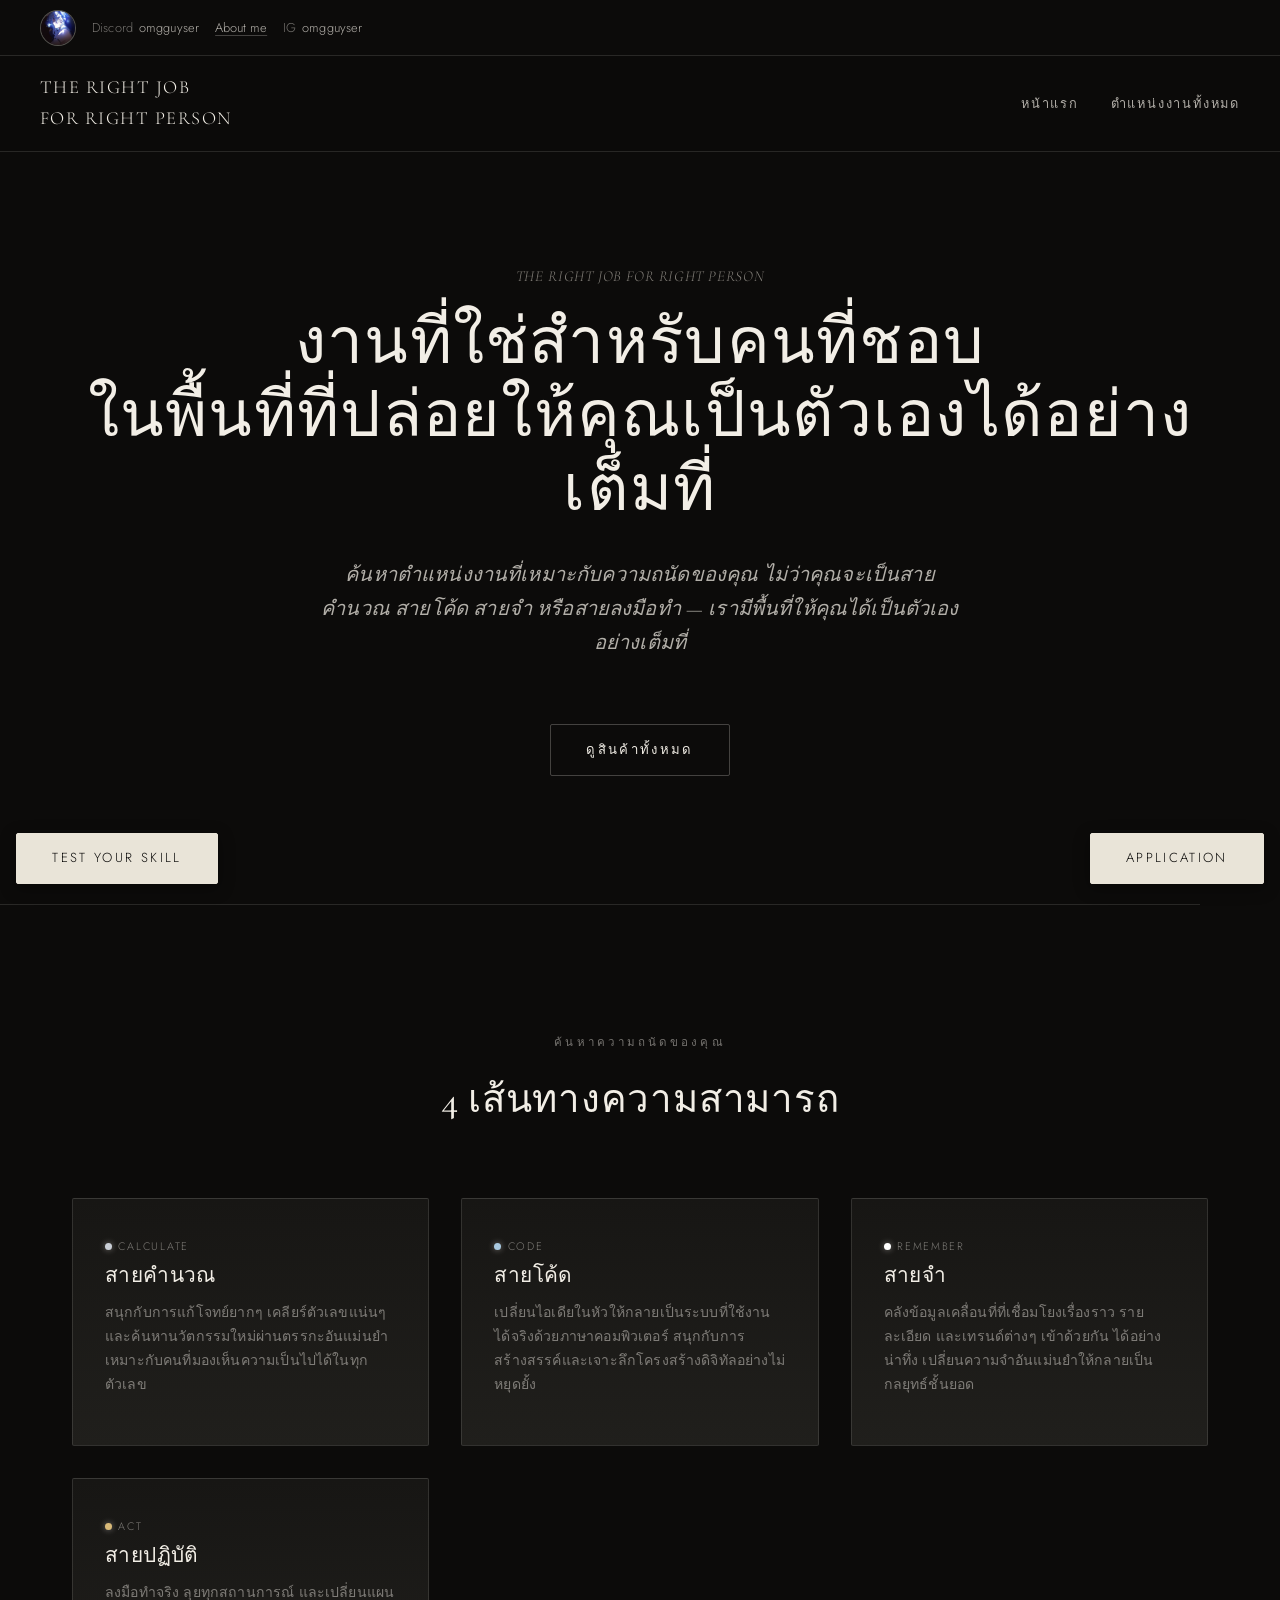
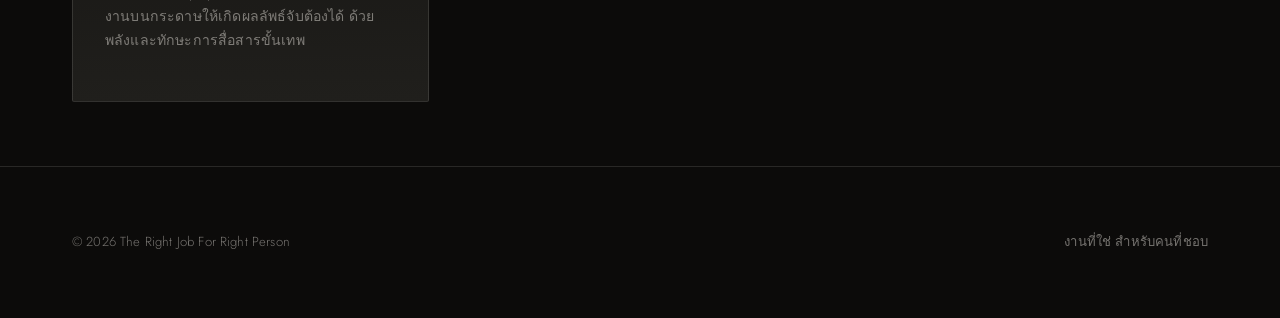
==== commit cba3ba16: "Update index.html" ====
--- a/index.html
+++ b/index.html
@@ -122,7 +122,7 @@
   <!-- ============ CONTACT (มุมซ้ายบน) ============ -->
   <div class="contact-strip">
     <div class="container contact-strip__inner">
-      <img class="contact-strip__avatar" src="images/profile.jpg" alt="omgguyser" onerror="this.style.visibility='hidden'">
+      <img class="contact-strip__avatar" src="images/profile.png" alt="omgguyser" onerror="this.style.visibility='hidden'">
       <span class="contact-strip__item"><span>Discord</span>omgguyser</span>
       <button type="button" class="contact-strip__item contact-strip__btn" id="aboutBtn">About me</button>
       <a class="contact-strip__item" href="https://www.instagram.com/omgguyser/" target="_blank" rel="noopener noreferrer"><span>IG</span>omgguyser</a>
@@ -149,7 +149,7 @@
           <p class="about__role">Partner</p>
           <dl>
             <dt>Partner name</dt><dd>Anurak Thaiyang</dd>
-            <dt>Student ID</dt><dd>690</dd>
+            <dt>Student ID</dt><dd>6904033610091</dd>
             <dt>IG</dt><dd><a href="https://www.instagram.com/qilay_io/" target="_blank" rel="noopener noreferrer">qilay_io</a></dd>
           </dl>
         </div>
